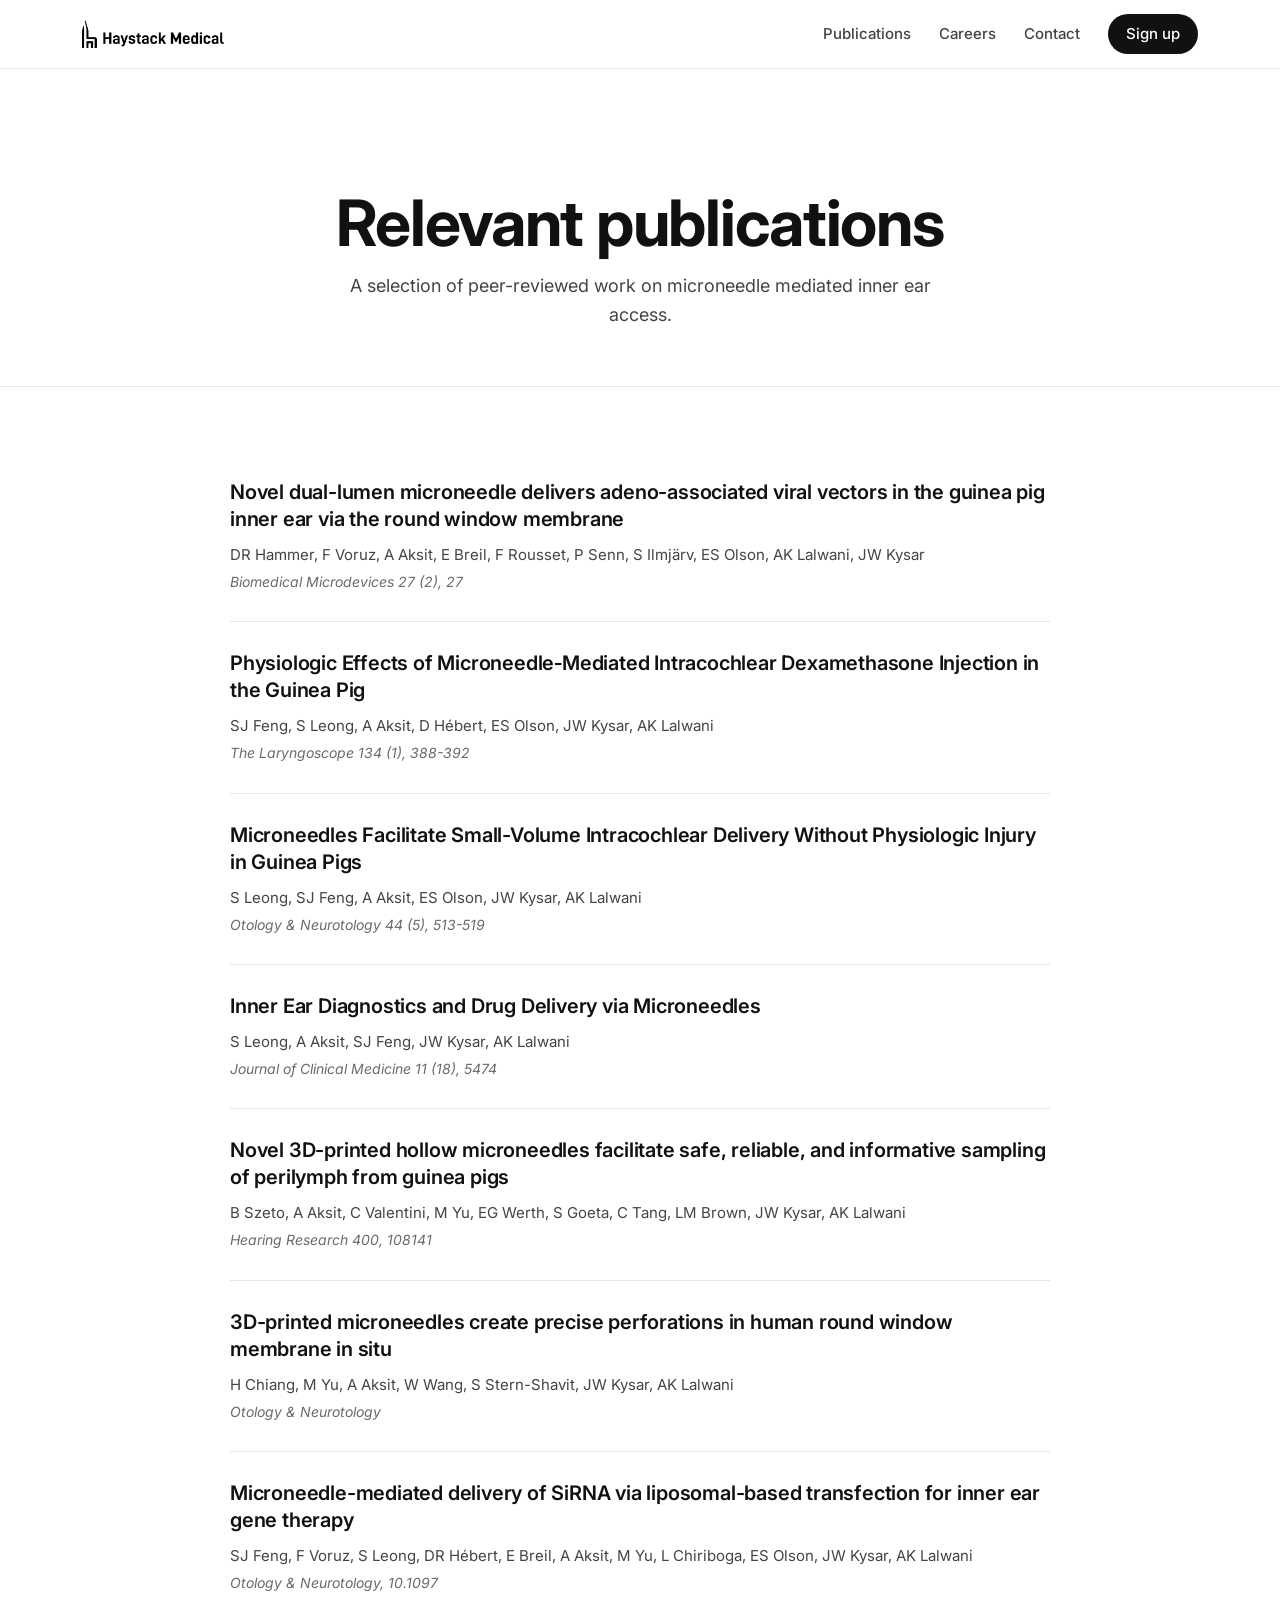
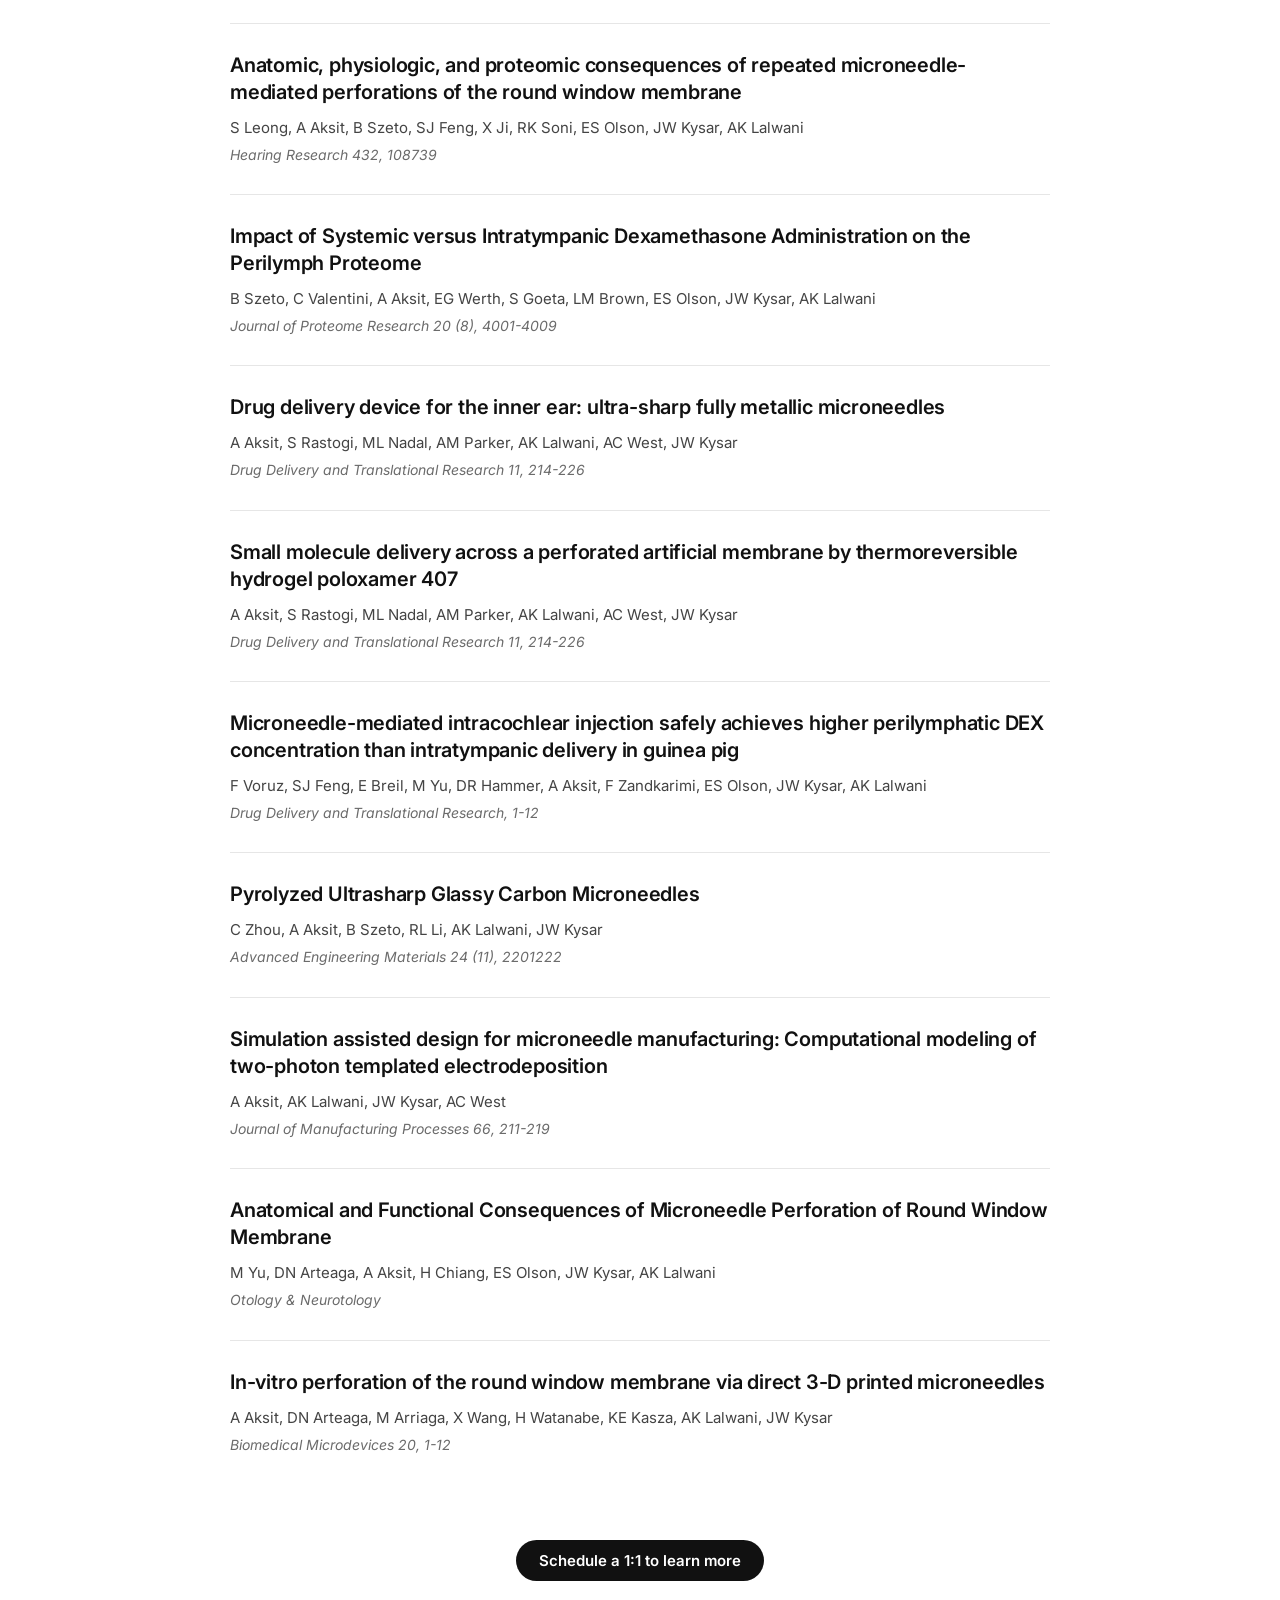
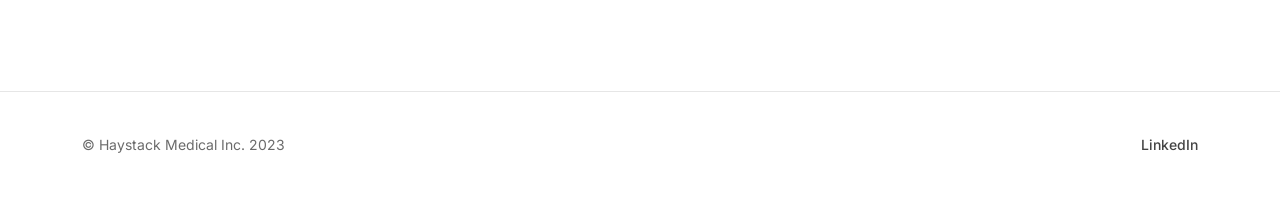
==== publications.html @ cdb918a3 "Add publications and careers pages Co-Authored-By: Claude Opus 4.7 (1M context) <noreply@anthropic.c" ====
<!doctype html>
<html lang="en">
<head>
  <meta charset="utf-8">
  <meta name="viewport" content="width=device-width, initial-scale=1">
  <title>Publications — Haystack Medical</title>
  <meta name="description" content="Peer-reviewed research on microneedle mediated inner ear access.">
  <link rel="icon" href="images/2D2WXsSTJvAwD0yrRsTJVeKBXE.svg">
  <link rel="preconnect" href="https://fonts.googleapis.com">
  <link rel="preconnect" href="https://fonts.gstatic.com" crossorigin>
  <link href="https://fonts.googleapis.com/css2?family=Inter:wght@400;500;600;700;800&display=swap" rel="stylesheet">
  <link rel="stylesheet" href="style.css">
</head>
<body>
  <header class="nav">
    <div class="nav__inner">
      <a class="nav__logo" href="index.html" aria-label="Haystack Medical">
        <img src="images/VK5AhXcphwDuYec5RJBARpNCQ.png" alt="Haystack Medical">
      </a>
      <button class="nav__toggle" aria-label="Open menu" aria-expanded="false">
        <span></span><span></span><span></span>
      </button>
      <nav class="nav__links" aria-label="Primary">
        <a href="publications.html">Publications</a>
        <a href="careers.html">Careers</a>
        <a href="index.html#contact">Contact</a>
        <a href="index.html#signup" class="nav__cta">Sign up</a>
      </nav>
    </div>
  </header>

  <main>
    <section class="page-hero">
      <div class="container">
        <h1 class="page-hero__title">Relevant publications</h1>
        <p class="page-hero__sub">A selection of peer-reviewed work on microneedle mediated inner ear access.</p>
      </div>
    </section>

    <section class="pubs">
      <div class="container">
        <ol class="pubs__list">
          <li class="pub">
            <h2 class="pub__title">Novel dual-lumen microneedle delivers adeno-associated viral vectors in the guinea pig inner ear via the round window membrane</h2>
            <p class="pub__authors">DR Hammer, F Voruz, A Aksit, E Breil, F Rousset, P Senn, S Ilmjärv, ES Olson, AK Lalwani, JW Kysar</p>
            <p class="pub__journal">Biomedical Microdevices 27 (2), 27</p>
          </li>
          <li class="pub">
            <h2 class="pub__title">Physiologic Effects of Microneedle‐Mediated Intracochlear Dexamethasone Injection in the Guinea Pig</h2>
            <p class="pub__authors">SJ Feng, S Leong, A Aksit, D Hébert, ES Olson, JW Kysar, AK Lalwani</p>
            <p class="pub__journal">The Laryngoscope 134 (1), 388-392</p>
          </li>
          <li class="pub">
            <h2 class="pub__title">Microneedles Facilitate Small-Volume Intracochlear Delivery Without Physiologic Injury in Guinea Pigs</h2>
            <p class="pub__authors">S Leong, SJ Feng, A Aksit, ES Olson, JW Kysar, AK Lalwani</p>
            <p class="pub__journal">Otology &amp; Neurotology 44 (5), 513-519</p>
          </li>
          <li class="pub">
            <h2 class="pub__title">Inner Ear Diagnostics and Drug Delivery via Microneedles</h2>
            <p class="pub__authors">S Leong, A Aksit, SJ Feng, JW Kysar, AK Lalwani</p>
            <p class="pub__journal">Journal of Clinical Medicine 11 (18), 5474</p>
          </li>
          <li class="pub">
            <h2 class="pub__title">Novel 3D-printed hollow microneedles facilitate safe, reliable, and informative sampling of perilymph from guinea pigs</h2>
            <p class="pub__authors">B Szeto, A Aksit, C Valentini, M Yu, EG Werth, S Goeta, C Tang, LM Brown, JW Kysar, AK Lalwani</p>
            <p class="pub__journal">Hearing Research 400, 108141</p>
          </li>
          <li class="pub">
            <h2 class="pub__title">3D-printed microneedles create precise perforations in human round window membrane in situ</h2>
            <p class="pub__authors">H Chiang, M Yu, A Aksit, W Wang, S Stern-Shavit, JW Kysar, AK Lalwani</p>
            <p class="pub__journal">Otology &amp; Neurotology</p>
          </li>
          <li class="pub">
            <h2 class="pub__title">Microneedle-mediated delivery of SiRNA via liposomal-based transfection for inner ear gene therapy</h2>
            <p class="pub__authors">SJ Feng, F Voruz, S Leong, DR Hébert, E Breil, A Aksit, M Yu, L Chiriboga, ES Olson, JW Kysar, AK Lalwani</p>
            <p class="pub__journal">Otology &amp; Neurotology, 10.1097</p>
          </li>
          <li class="pub">
            <h2 class="pub__title">Anatomic, physiologic, and proteomic consequences of repeated microneedle-mediated perforations of the round window membrane</h2>
            <p class="pub__authors">S Leong, A Aksit, B Szeto, SJ Feng, X Ji, RK Soni, ES Olson, JW Kysar, AK Lalwani</p>
            <p class="pub__journal">Hearing Research 432, 108739</p>
          </li>
          <li class="pub">
            <h2 class="pub__title">Impact of Systemic versus Intratympanic Dexamethasone Administration on the Perilymph Proteome</h2>
            <p class="pub__authors">B Szeto, C Valentini, A Aksit, EG Werth, S Goeta, LM Brown, ES Olson, JW Kysar, AK Lalwani</p>
            <p class="pub__journal">Journal of Proteome Research 20 (8), 4001-4009</p>
          </li>
          <li class="pub">
            <h2 class="pub__title">Drug delivery device for the inner ear: ultra-sharp fully metallic microneedles</h2>
            <p class="pub__authors">A Aksit, S Rastogi, ML Nadal, AM Parker, AK Lalwani, AC West, JW Kysar</p>
            <p class="pub__journal">Drug Delivery and Translational Research 11, 214-226</p>
          </li>
          <li class="pub">
            <h2 class="pub__title">Small molecule delivery across a perforated artificial membrane by thermoreversible hydrogel poloxamer 407</h2>
            <p class="pub__authors">A Aksit, S Rastogi, ML Nadal, AM Parker, AK Lalwani, AC West, JW Kysar</p>
            <p class="pub__journal">Drug Delivery and Translational Research 11, 214-226</p>
          </li>
          <li class="pub">
            <h2 class="pub__title">Microneedle-mediated intracochlear injection safely achieves higher perilymphatic DEX concentration than intratympanic delivery in guinea pig</h2>
            <p class="pub__authors">F Voruz, SJ Feng, E Breil, M Yu, DR Hammer, A Aksit, F Zandkarimi, ES Olson, JW Kysar, AK Lalwani</p>
            <p class="pub__journal">Drug Delivery and Translational Research, 1-12</p>
          </li>
          <li class="pub">
            <h2 class="pub__title">Pyrolyzed Ultrasharp Glassy Carbon Microneedles</h2>
            <p class="pub__authors">C Zhou, A Aksit, B Szeto, RL Li, AK Lalwani, JW Kysar</p>
            <p class="pub__journal">Advanced Engineering Materials 24 (11), 2201222</p>
          </li>
          <li class="pub">
            <h2 class="pub__title">Simulation assisted design for microneedle manufacturing: Computational modeling of two-photon templated electrodeposition</h2>
            <p class="pub__authors">A Aksit, AK Lalwani, JW Kysar, AC West</p>
            <p class="pub__journal">Journal of Manufacturing Processes 66, 211-219</p>
          </li>
          <li class="pub">
            <h2 class="pub__title">Anatomical and Functional Consequences of Microneedle Perforation of Round Window Membrane</h2>
            <p class="pub__authors">M Yu, DN Arteaga, A Aksit, H Chiang, ES Olson, JW Kysar, AK Lalwani</p>
            <p class="pub__journal">Otology &amp; Neurotology</p>
          </li>
          <li class="pub">
            <h2 class="pub__title">In-vitro perforation of the round window membrane via direct 3-D printed microneedles</h2>
            <p class="pub__authors">A Aksit, DN Arteaga, M Arriaga, X Wang, H Watanabe, KE Kasza, AK Lalwani, JW Kysar</p>
            <p class="pub__journal">Biomedical Microdevices 20, 1-12</p>
          </li>
        </ol>

        <div class="pubs__cta">
          <a href="index.html#contact" class="btn btn--primary">Schedule a 1:1 to learn more</a>
        </div>
      </div>
    </section>
  </main>

  <footer class="footer">
    <div class="container footer__inner">
      <p class="footer__copy">© Haystack Medical Inc. 2023</p>
      <a class="footer__social" href="https://www.linkedin.com/company/haystack-medical/" target="_blank" rel="noopener">LinkedIn</a>
    </div>
  </footer>

  <script src="script.js"></script>
</body>
</html>
---- style.css ----
:root {
  --bg: #ffffff;
  --bg-soft: #f7f7f7;
  --ink: #111111;
  --ink-soft: #444444;
  --muted: #6b6b6b;
  --line: #e6e6e6;
  --accent: #111111;
  --radius: 14px;
  --container: 1180px;
  --shadow: 0 2px 18px rgba(0, 0, 0, 0.06);
}

* { box-sizing: border-box; }

html { scroll-behavior: smooth; }

body {
  margin: 0;
  font-family: "Inter", system-ui, -apple-system, "Segoe UI", Roboto, sans-serif;
  font-size: 17px;
  line-height: 1.6;
  color: var(--ink);
  background: var(--bg);
  -webkit-font-smoothing: antialiased;
  -moz-osx-font-smoothing: grayscale;
}

img { max-width: 100%; height: auto; display: block; }

a { color: inherit; text-decoration: none; }

.container {
  width: 100%;
  max-width: var(--container);
  margin: 0 auto;
  padding: 0 32px;
}

.visually-hidden {
  position: absolute; width: 1px; height: 1px;
  padding: 0; margin: -1px; overflow: hidden;
  clip: rect(0,0,0,0); white-space: nowrap; border: 0;
}

/* Buttons */
.btn {
  display: inline-flex;
  align-items: center;
  gap: 8px;
  padding: 12px 22px;
  border-radius: 999px;
  font-weight: 600;
  font-size: 15px;
  line-height: 1;
  border: 1px solid transparent;
  cursor: pointer;
  transition: transform .15s ease, background .2s ease, color .2s ease, border-color .2s ease;
}
.btn--primary {
  background: var(--ink);
  color: #fff;
}
.btn--primary:hover { background: #000; transform: translateY(-1px); }
.btn--ghost {
  background: transparent;
  color: var(--ink);
  border-color: var(--ink);
  padding: 10px 18px;
}
.btn--ghost:hover { background: var(--ink); color: #fff; }

/* Nav */
.nav {
  position: sticky;
  top: 0;
  z-index: 50;
  background: rgba(255,255,255,0.92);
  backdrop-filter: saturate(180%) blur(10px);
  -webkit-backdrop-filter: saturate(180%) blur(10px);
  border-bottom: 1px solid var(--line);
}
.nav__inner {
  max-width: var(--container);
  margin: 0 auto;
  padding: 14px 32px;
  display: flex;
  align-items: center;
  justify-content: space-between;
  gap: 16px;
}
.nav__logo img {
  height: 28px;
  width: auto;
}
.nav__links {
  display: flex;
  align-items: center;
  gap: 28px;
}
.nav__links a {
  font-size: 15px;
  font-weight: 500;
  color: var(--ink-soft);
  transition: color .15s ease;
}
.nav__links a:hover { color: var(--ink); }
.nav__cta {
  background: var(--ink);
  color: #fff !important;
  padding: 8px 18px;
  border-radius: 999px;
}
.nav__cta:hover { background: #000; }

.nav__toggle {
  display: none;
  background: none;
  border: 0;
  width: 36px;
  height: 36px;
  padding: 8px;
  cursor: pointer;
  flex-direction: column;
  justify-content: space-between;
}
.nav__toggle span {
  display: block;
  height: 2px;
  background: var(--ink);
  border-radius: 2px;
}

/* Hero */
.hero {
  padding: 96px 0 0;
  text-align: center;
}
.hero__inner { max-width: 880px; margin: 0 auto; padding: 0 32px; }
.hero__title {
  font-size: clamp(40px, 6vw, 72px);
  line-height: 1.05;
  letter-spacing: -0.02em;
  font-weight: 700;
  margin: 0 0 22px;
}
.hero__sub {
  font-size: clamp(17px, 1.6vw, 20px);
  color: var(--ink-soft);
  margin: 0 auto 32px;
  max-width: 640px;
}
.hero__image {
  max-width: 1080px;
  margin: 72px auto 0;
  padding: 0 32px;
}
.hero__image img {
  width: 100%;
  border-radius: var(--radius);
  box-shadow: var(--shadow);
}

/* Strip / logos */
.strip { padding: 72px 0 24px; }
.strip__logos {
  display: block;
  margin: 0 auto;
  max-width: 600px;
  opacity: 0.9;
}

/* Feature sections */
.feature { padding: 90px 0; }
.feature__grid {
  display: grid;
  grid-template-columns: 1fr 1fr;
  gap: 60px;
  align-items: center;
}
.feature__grid--reverse .feature__media { order: 2; }
.feature__media img {
  width: 100%;
  border-radius: var(--radius);
  box-shadow: var(--shadow);
}
.feature__title {
  font-size: clamp(32px, 4vw, 48px);
  line-height: 1.1;
  letter-spacing: -0.02em;
  font-weight: 700;
  margin: 0 0 18px;
}
.feature__text {
  font-size: 18px;
  color: var(--ink-soft);
  margin: 0 0 28px;
  max-width: 460px;
}

/* Team */
.team { padding: 90px 0; background: var(--bg-soft); }
.team__header { text-align: center; max-width: 720px; margin: 0 auto 56px; }
.section__eyebrow {
  font-size: clamp(32px, 4vw, 44px);
  line-height: 1.1;
  letter-spacing: -0.02em;
  font-weight: 700;
  margin: 0 0 14px;
}
.section__lede {
  font-size: 18px;
  color: var(--ink-soft);
  margin: 0;
}
.team__group {
  font-size: 14px;
  font-weight: 600;
  text-transform: uppercase;
  letter-spacing: 0.12em;
  color: var(--muted);
  margin: 40px 0 24px;
}
.team__grid {
  display: grid;
  grid-template-columns: repeat(3, 1fr);
  gap: 32px;
}
.card {
  background: #fff;
  border: 1px solid var(--line);
  border-radius: var(--radius);
  padding: 28px;
  transition: transform .2s ease, box-shadow .2s ease;
}
.card:hover {
  transform: translateY(-3px);
  box-shadow: var(--shadow);
}
.card__photo {
  width: 96px;
  height: 96px;
  border-radius: 50%;
  overflow: hidden;
  margin-bottom: 20px;
  background: var(--bg-soft);
}
.card__photo img { width: 100%; height: 100%; object-fit: cover; }
.card__name {
  font-size: 20px;
  font-weight: 700;
  margin: 0 0 4px;
  letter-spacing: -0.01em;
}
.card__role {
  font-size: 13px;
  font-weight: 600;
  text-transform: uppercase;
  letter-spacing: 0.1em;
  color: var(--muted);
  margin: 0 0 14px;
}
.card__bio {
  font-size: 15px;
  color: var(--ink-soft);
  margin: 0;
  line-height: 1.55;
}

/* Signup */
.signup { padding: 110px 0; text-align: center; }
.signup__title {
  font-size: clamp(28px, 3.6vw, 40px);
  line-height: 1.15;
  letter-spacing: -0.02em;
  font-weight: 700;
  margin: 0 0 32px;
}
.signup__form {
  display: flex;
  gap: 10px;
  max-width: 480px;
  margin: 0 auto;
  flex-wrap: wrap;
  justify-content: center;
}
.signup__form input {
  flex: 1 1 240px;
  font: inherit;
  padding: 14px 18px;
  border-radius: 999px;
  border: 1px solid var(--line);
  background: #fff;
  outline: none;
  transition: border-color .15s ease, box-shadow .15s ease;
}
.signup__form input:focus {
  border-color: var(--ink);
  box-shadow: 0 0 0 4px rgba(0,0,0,0.06);
}

/* Page hero (used on subpages) */
.page-hero {
  padding: 120px 0 56px;
  text-align: center;
  border-bottom: 1px solid var(--line);
}
.page-hero__title {
  font-size: clamp(40px, 6vw, 64px);
  line-height: 1.05;
  letter-spacing: -0.02em;
  font-weight: 700;
  margin: 0 0 16px;
}
.page-hero__sub {
  font-size: 18px;
  color: var(--ink-soft);
  max-width: 600px;
  margin: 0 auto;
}

/* Publications list */
.pubs { padding: 64px 0 110px; }
.pubs__list {
  list-style: none;
  padding: 0;
  margin: 0;
  max-width: 820px;
  margin: 0 auto;
}
.pub {
  padding: 28px 0;
  border-bottom: 1px solid var(--line);
}
.pub:last-child { border-bottom: 0; }
.pub__title {
  font-size: 20px;
  line-height: 1.35;
  letter-spacing: -0.01em;
  font-weight: 600;
  margin: 0 0 10px;
}
.pub__authors {
  font-size: 15px;
  color: var(--ink-soft);
  margin: 0 0 4px;
}
.pub__journal {
  font-size: 14px;
  color: var(--muted);
  font-style: italic;
  margin: 0;
}
.pubs__cta {
  text-align: center;
  margin-top: 56px;
}

/* Careers page */
.careers {
  min-height: calc(100vh - 200px);
  display: flex;
  align-items: center;
  padding: 80px 0;
}
.careers__inner {
  text-align: center;
  max-width: 640px;
}
.careers__eyebrow {
  font-size: 13px;
  font-weight: 600;
  text-transform: uppercase;
  letter-spacing: 0.18em;
  color: var(--muted);
  margin: 0 0 18px;
}
.careers__title {
  font-size: clamp(48px, 7vw, 80px);
  line-height: 1;
  letter-spacing: -0.03em;
  font-weight: 700;
  margin: 0 0 24px;
}
.careers__text {
  font-size: 19px;
  color: var(--ink-soft);
  margin: 0 0 32px;
}

/* Footer */
.footer {
  border-top: 1px solid var(--line);
  padding: 28px 0;
  font-size: 14px;
  color: var(--muted);
}
.footer__inner {
  display: flex;
  align-items: center;
  justify-content: space-between;
  gap: 16px;
}
.footer__social {
  font-weight: 500;
  color: var(--ink-soft);
}
.footer__social:hover { color: var(--ink); }

/* Responsive */
@media (max-width: 880px) {
  .feature { padding: 64px 0; }
  .feature__grid {
    grid-template-columns: 1fr;
    gap: 32px;
  }
  .feature__grid--reverse .feature__media { order: 0; }
  .team__grid { grid-template-columns: 1fr 1fr; }
  .hero { padding-top: 64px; }
  .hero__image { margin-top: 48px; }
}

@media (max-width: 640px) {
  .container { padding: 0 22px; }
  .nav__inner { padding: 12px 22px; }
  .nav__toggle { display: flex; }
  .nav__links {
    position: absolute;
    top: 100%;
    right: 0;
    left: 0;
    background: #fff;
    border-bottom: 1px solid var(--line);
    flex-direction: column;
    align-items: flex-start;
    gap: 0;
    padding: 12px 22px 18px;
    transform: translateY(-8px);
    opacity: 0;
    pointer-events: none;
    transition: transform .18s ease, opacity .18s ease;
  }
  .nav__links a {
    padding: 10px 0;
    width: 100%;
    border-bottom: 1px solid var(--line);
  }
  .nav__links a:last-child { border-bottom: 0; }
  .nav__cta { background: transparent; color: var(--ink-soft) !important; padding: 10px 0; border-radius: 0; }
  .nav__links.is-open {
    transform: translateY(0);
    opacity: 1;
    pointer-events: auto;
  }
  .team__grid { grid-template-columns: 1fr; }
  .hero__image { padding: 0 22px; }
  .signup { padding: 80px 0; }
}
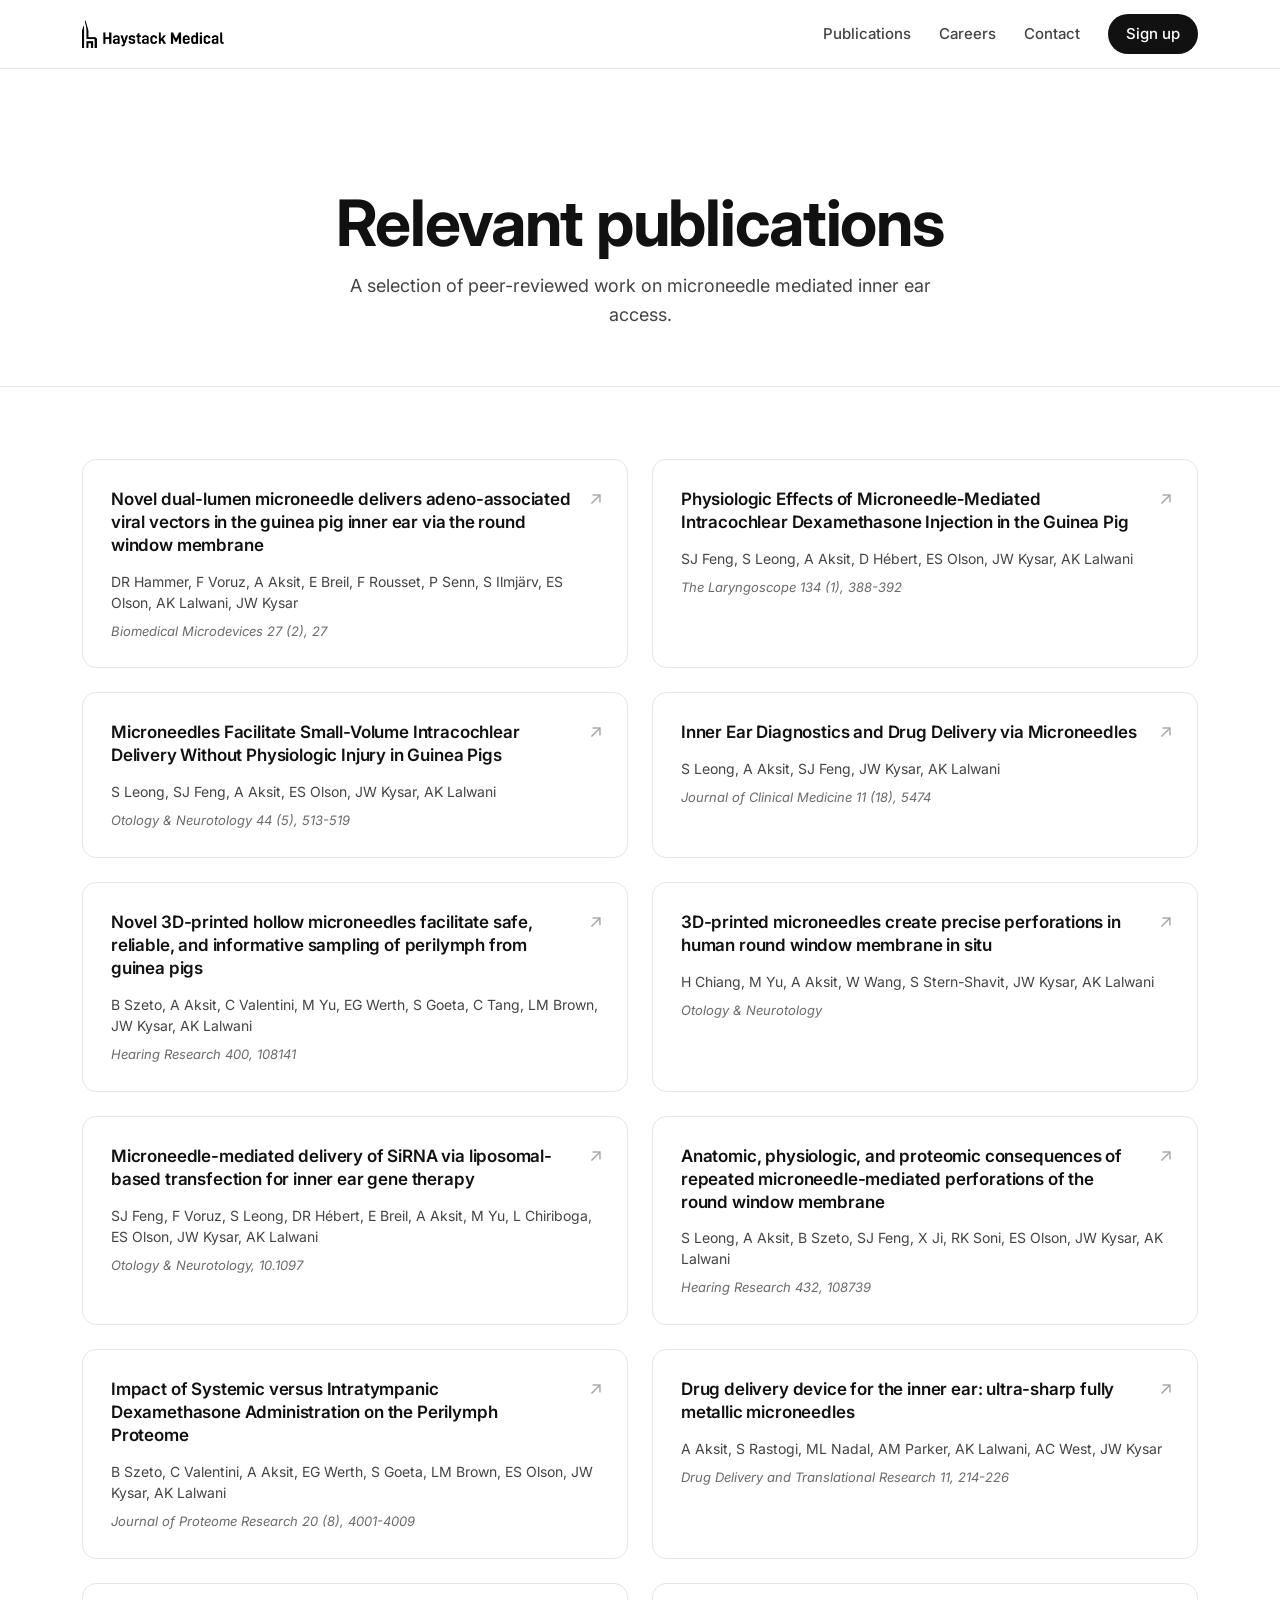
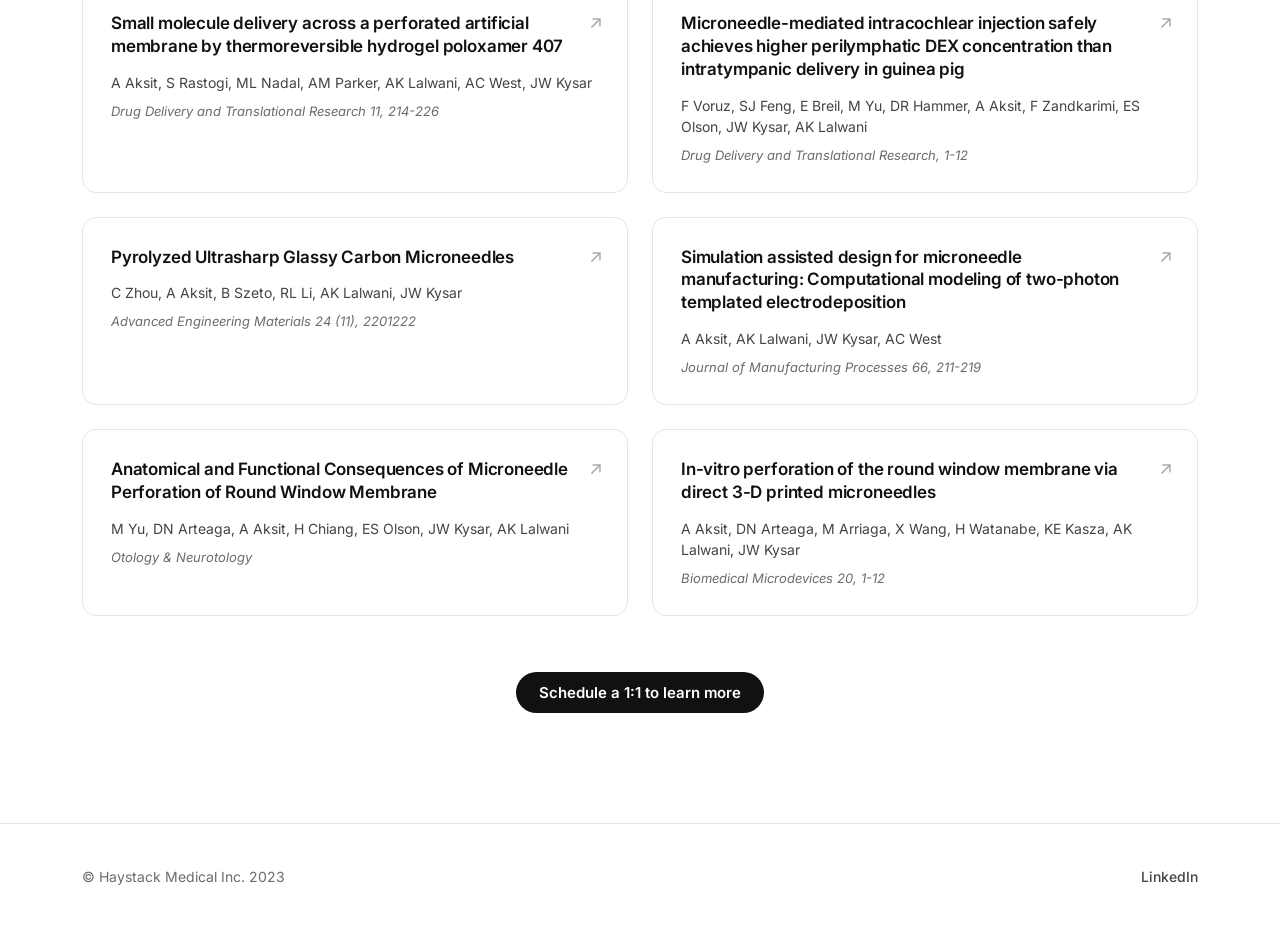
==== commit 14333d21: "Publications page: clickable cards linking to Google Scholar Co-Authored-By: Claude Opus 4.7 (1M con" ====
--- a/publications.html
+++ b/publications.html
@@ -39,91 +39,122 @@
 
     <section class="pubs">
       <div class="container">
-        <ol class="pubs__list">
-          <li class="pub">
-            <h2 class="pub__title">Novel dual-lumen microneedle delivers adeno-associated viral vectors in the guinea pig inner ear via the round window membrane</h2>
-            <p class="pub__authors">DR Hammer, F Voruz, A Aksit, E Breil, F Rousset, P Senn, S Ilmjärv, ES Olson, AK Lalwani, JW Kysar</p>
-            <p class="pub__journal">Biomedical Microdevices 27 (2), 27</p>
-          </li>
-          <li class="pub">
-            <h2 class="pub__title">Physiologic Effects of Microneedle‐Mediated Intracochlear Dexamethasone Injection in the Guinea Pig</h2>
-            <p class="pub__authors">SJ Feng, S Leong, A Aksit, D Hébert, ES Olson, JW Kysar, AK Lalwani</p>
-            <p class="pub__journal">The Laryngoscope 134 (1), 388-392</p>
-          </li>
-          <li class="pub">
-            <h2 class="pub__title">Microneedles Facilitate Small-Volume Intracochlear Delivery Without Physiologic Injury in Guinea Pigs</h2>
-            <p class="pub__authors">S Leong, SJ Feng, A Aksit, ES Olson, JW Kysar, AK Lalwani</p>
-            <p class="pub__journal">Otology &amp; Neurotology 44 (5), 513-519</p>
-          </li>
-          <li class="pub">
-            <h2 class="pub__title">Inner Ear Diagnostics and Drug Delivery via Microneedles</h2>
-            <p class="pub__authors">S Leong, A Aksit, SJ Feng, JW Kysar, AK Lalwani</p>
-            <p class="pub__journal">Journal of Clinical Medicine 11 (18), 5474</p>
-          </li>
-          <li class="pub">
-            <h2 class="pub__title">Novel 3D-printed hollow microneedles facilitate safe, reliable, and informative sampling of perilymph from guinea pigs</h2>
-            <p class="pub__authors">B Szeto, A Aksit, C Valentini, M Yu, EG Werth, S Goeta, C Tang, LM Brown, JW Kysar, AK Lalwani</p>
-            <p class="pub__journal">Hearing Research 400, 108141</p>
-          </li>
-          <li class="pub">
-            <h2 class="pub__title">3D-printed microneedles create precise perforations in human round window membrane in situ</h2>
-            <p class="pub__authors">H Chiang, M Yu, A Aksit, W Wang, S Stern-Shavit, JW Kysar, AK Lalwani</p>
-            <p class="pub__journal">Otology &amp; Neurotology</p>
-          </li>
-          <li class="pub">
-            <h2 class="pub__title">Microneedle-mediated delivery of SiRNA via liposomal-based transfection for inner ear gene therapy</h2>
-            <p class="pub__authors">SJ Feng, F Voruz, S Leong, DR Hébert, E Breil, A Aksit, M Yu, L Chiriboga, ES Olson, JW Kysar, AK Lalwani</p>
-            <p class="pub__journal">Otology &amp; Neurotology, 10.1097</p>
-          </li>
-          <li class="pub">
-            <h2 class="pub__title">Anatomic, physiologic, and proteomic consequences of repeated microneedle-mediated perforations of the round window membrane</h2>
-            <p class="pub__authors">S Leong, A Aksit, B Szeto, SJ Feng, X Ji, RK Soni, ES Olson, JW Kysar, AK Lalwani</p>
-            <p class="pub__journal">Hearing Research 432, 108739</p>
-          </li>
-          <li class="pub">
-            <h2 class="pub__title">Impact of Systemic versus Intratympanic Dexamethasone Administration on the Perilymph Proteome</h2>
-            <p class="pub__authors">B Szeto, C Valentini, A Aksit, EG Werth, S Goeta, LM Brown, ES Olson, JW Kysar, AK Lalwani</p>
-            <p class="pub__journal">Journal of Proteome Research 20 (8), 4001-4009</p>
-          </li>
-          <li class="pub">
-            <h2 class="pub__title">Drug delivery device for the inner ear: ultra-sharp fully metallic microneedles</h2>
-            <p class="pub__authors">A Aksit, S Rastogi, ML Nadal, AM Parker, AK Lalwani, AC West, JW Kysar</p>
-            <p class="pub__journal">Drug Delivery and Translational Research 11, 214-226</p>
-          </li>
-          <li class="pub">
-            <h2 class="pub__title">Small molecule delivery across a perforated artificial membrane by thermoreversible hydrogel poloxamer 407</h2>
-            <p class="pub__authors">A Aksit, S Rastogi, ML Nadal, AM Parker, AK Lalwani, AC West, JW Kysar</p>
-            <p class="pub__journal">Drug Delivery and Translational Research 11, 214-226</p>
-          </li>
-          <li class="pub">
-            <h2 class="pub__title">Microneedle-mediated intracochlear injection safely achieves higher perilymphatic DEX concentration than intratympanic delivery in guinea pig</h2>
-            <p class="pub__authors">F Voruz, SJ Feng, E Breil, M Yu, DR Hammer, A Aksit, F Zandkarimi, ES Olson, JW Kysar, AK Lalwani</p>
-            <p class="pub__journal">Drug Delivery and Translational Research, 1-12</p>
-          </li>
-          <li class="pub">
-            <h2 class="pub__title">Pyrolyzed Ultrasharp Glassy Carbon Microneedles</h2>
-            <p class="pub__authors">C Zhou, A Aksit, B Szeto, RL Li, AK Lalwani, JW Kysar</p>
-            <p class="pub__journal">Advanced Engineering Materials 24 (11), 2201222</p>
-          </li>
-          <li class="pub">
-            <h2 class="pub__title">Simulation assisted design for microneedle manufacturing: Computational modeling of two-photon templated electrodeposition</h2>
-            <p class="pub__authors">A Aksit, AK Lalwani, JW Kysar, AC West</p>
-            <p class="pub__journal">Journal of Manufacturing Processes 66, 211-219</p>
-          </li>
-          <li class="pub">
-            <h2 class="pub__title">Anatomical and Functional Consequences of Microneedle Perforation of Round Window Membrane</h2>
-            <p class="pub__authors">M Yu, DN Arteaga, A Aksit, H Chiang, ES Olson, JW Kysar, AK Lalwani</p>
-            <p class="pub__journal">Otology &amp; Neurotology</p>
-          </li>
-          <li class="pub">
-            <h2 class="pub__title">In-vitro perforation of the round window membrane via direct 3-D printed microneedles</h2>
-            <p class="pub__authors">A Aksit, DN Arteaga, M Arriaga, X Wang, H Watanabe, KE Kasza, AK Lalwani, JW Kysar</p>
-            <p class="pub__journal">Biomedical Microdevices 20, 1-12</p>
-          </li>
-        </ol>
+        <div class="pub-grid">
+          <a class="pub-card" href="https://scholar.google.com/citations?view_op=view_citation&hl=en&user=thCuEKEAAAAJ&sortby=pubdate&authuser=1&citation_for_view=thCuEKEAAAAJ:-f6ydRqryjwC" target="_blank" rel="noopener">
+            <h2 class="pub-card__title">Novel dual-lumen microneedle delivers adeno-associated viral vectors in the guinea pig inner ear via the round window membrane</h2>
+            <p class="pub-card__authors">DR Hammer, F Voruz, A Aksit, E Breil, F Rousset, P Senn, S Ilmjärv, ES Olson, AK Lalwani, JW Kysar</p>
+            <p class="pub-card__journal">Biomedical Microdevices 27 (2), 27</p>
+            <span class="pub-card__arrow" aria-hidden="true">↗</span>
+          </a>
+
+          <a class="pub-card" href="https://scholar.google.com/citations?view_op=view_citation&hl=en&user=thCuEKEAAAAJ&sortby=pubdate&authuser=1&citation_for_view=thCuEKEAAAAJ:QIV2ME_5wuYC" target="_blank" rel="noopener">
+            <h2 class="pub-card__title">Physiologic Effects of Microneedle‐Mediated Intracochlear Dexamethasone Injection in the Guinea Pig</h2>
+            <p class="pub-card__authors">SJ Feng, S Leong, A Aksit, D Hébert, ES Olson, JW Kysar, AK Lalwani</p>
+            <p class="pub-card__journal">The Laryngoscope 134 (1), 388-392</p>
+            <span class="pub-card__arrow" aria-hidden="true">↗</span>
+          </a>
+
+          <a class="pub-card" href="https://scholar.google.com/citations?view_op=view_citation&hl=en&user=thCuEKEAAAAJ&sortby=pubdate&citation_for_view=thCuEKEAAAAJ:mVmsd5A6BfQC" target="_blank" rel="noopener">
+            <h2 class="pub-card__title">Microneedles Facilitate Small-Volume Intracochlear Delivery Without Physiologic Injury in Guinea Pigs</h2>
+            <p class="pub-card__authors">S Leong, SJ Feng, A Aksit, ES Olson, JW Kysar, AK Lalwani</p>
+            <p class="pub-card__journal">Otology &amp; Neurotology 44 (5), 513-519</p>
+            <span class="pub-card__arrow" aria-hidden="true">↗</span>
+          </a>
+
+          <a class="pub-card" href="https://scholar.google.com/citations?view_op=view_citation&hl=en&user=thCuEKEAAAAJ&sortby=pubdate&citation_for_view=thCuEKEAAAAJ:4DMP91E08xMC" target="_blank" rel="noopener">
+            <h2 class="pub-card__title">Inner Ear Diagnostics and Drug Delivery via Microneedles</h2>
+            <p class="pub-card__authors">S Leong, A Aksit, SJ Feng, JW Kysar, AK Lalwani</p>
+            <p class="pub-card__journal">Journal of Clinical Medicine 11 (18), 5474</p>
+            <span class="pub-card__arrow" aria-hidden="true">↗</span>
+          </a>
+
+          <a class="pub-card" href="https://scholar.google.com/citations?view_op=view_citation&hl=en&user=thCuEKEAAAAJ&sortby=pubdate&citation_for_view=thCuEKEAAAAJ:UebtZRa9Y70C" target="_blank" rel="noopener">
+            <h2 class="pub-card__title">Novel 3D-printed hollow microneedles facilitate safe, reliable, and informative sampling of perilymph from guinea pigs</h2>
+            <p class="pub-card__authors">B Szeto, A Aksit, C Valentini, M Yu, EG Werth, S Goeta, C Tang, LM Brown, JW Kysar, AK Lalwani</p>
+            <p class="pub-card__journal">Hearing Research 400, 108141</p>
+            <span class="pub-card__arrow" aria-hidden="true">↗</span>
+          </a>
+
+          <a class="pub-card" href="https://scholar.google.com/citations?view_op=view_citation&hl=en&user=thCuEKEAAAAJ&sortby=pubdate&citation_for_view=thCuEKEAAAAJ:UeHWp8X0CEIC" target="_blank" rel="noopener">
+            <h2 class="pub-card__title">3D-printed microneedles create precise perforations in human round window membrane in situ</h2>
+            <p class="pub-card__authors">H Chiang, M Yu, A Aksit, W Wang, S Stern-Shavit, JW Kysar, AK Lalwani</p>
+            <p class="pub-card__journal">Otology &amp; Neurotology</p>
+            <span class="pub-card__arrow" aria-hidden="true">↗</span>
+          </a>
+
+          <a class="pub-card" href="https://scholar.google.com/citations?view_op=view_citation&hl=en&user=thCuEKEAAAAJ&sortby=pubdate&authuser=1&citation_for_view=thCuEKEAAAAJ:7PzlFSSx8tAC" target="_blank" rel="noopener">
+            <h2 class="pub-card__title">Microneedle-mediated delivery of SiRNA via liposomal-based transfection for inner ear gene therapy</h2>
+            <p class="pub-card__authors">SJ Feng, F Voruz, S Leong, DR Hébert, E Breil, A Aksit, M Yu, L Chiriboga, ES Olson, JW Kysar, AK Lalwani</p>
+            <p class="pub-card__journal">Otology &amp; Neurotology, 10.1097</p>
+            <span class="pub-card__arrow" aria-hidden="true">↗</span>
+          </a>
+
+          <a class="pub-card" href="https://scholar.google.com/citations?view_op=view_citation&hl=en&user=thCuEKEAAAAJ&sortby=pubdate&citation_for_view=thCuEKEAAAAJ:_kc_bZDykSQC" target="_blank" rel="noopener">
+            <h2 class="pub-card__title">Anatomic, physiologic, and proteomic consequences of repeated microneedle-mediated perforations of the round window membrane</h2>
+            <p class="pub-card__authors">S Leong, A Aksit, B Szeto, SJ Feng, X Ji, RK Soni, ES Olson, JW Kysar, AK Lalwani</p>
+            <p class="pub-card__journal">Hearing Research 432, 108739</p>
+            <span class="pub-card__arrow" aria-hidden="true">↗</span>
+          </a>
+
+          <a class="pub-card" href="https://scholar.google.com/citations?view_op=view_citation&hl=en&user=thCuEKEAAAAJ&sortby=pubdate&citation_for_view=thCuEKEAAAAJ:kNdYIx-mwKoC" target="_blank" rel="noopener">
+            <h2 class="pub-card__title">Impact of Systemic versus Intratympanic Dexamethasone Administration on the Perilymph Proteome</h2>
+            <p class="pub-card__authors">B Szeto, C Valentini, A Aksit, EG Werth, S Goeta, LM Brown, ES Olson, JW Kysar, AK Lalwani</p>
+            <p class="pub-card__journal">Journal of Proteome Research 20 (8), 4001-4009</p>
+            <span class="pub-card__arrow" aria-hidden="true">↗</span>
+          </a>
+
+          <a class="pub-card" href="https://scholar.google.com/citations?view_op=view_citation&hl=en&user=thCuEKEAAAAJ&sortby=pubdate&citation_for_view=thCuEKEAAAAJ:WF5omc3nYNoC" target="_blank" rel="noopener">
+            <h2 class="pub-card__title">Drug delivery device for the inner ear: ultra-sharp fully metallic microneedles</h2>
+            <p class="pub-card__authors">A Aksit, S Rastogi, ML Nadal, AM Parker, AK Lalwani, AC West, JW Kysar</p>
+            <p class="pub-card__journal">Drug Delivery and Translational Research 11, 214-226</p>
+            <span class="pub-card__arrow" aria-hidden="true">↗</span>
+          </a>
+
+          <a class="pub-card" href="https://scholar.google.com/citations?view_op=view_citation&hl=en&user=thCuEKEAAAAJ&sortby=pubdate&citation_for_view=thCuEKEAAAAJ:d1gkVwhDpl0C" target="_blank" rel="noopener">
+            <h2 class="pub-card__title">Small molecule delivery across a perforated artificial membrane by thermoreversible hydrogel poloxamer 407</h2>
+            <p class="pub-card__authors">A Aksit, S Rastogi, ML Nadal, AM Parker, AK Lalwani, AC West, JW Kysar</p>
+            <p class="pub-card__journal">Drug Delivery and Translational Research 11, 214-226</p>
+            <span class="pub-card__arrow" aria-hidden="true">↗</span>
+          </a>
+
+          <a class="pub-card" href="https://scholar.google.com/citations?view_op=view_citation&hl=en&user=thCuEKEAAAAJ&sortby=pubdate&authuser=1&citation_for_view=thCuEKEAAAAJ:hC7cP41nSMkC" target="_blank" rel="noopener">
+            <h2 class="pub-card__title">Microneedle-mediated intracochlear injection safely achieves higher perilymphatic DEX concentration than intratympanic delivery in guinea pig</h2>
+            <p class="pub-card__authors">F Voruz, SJ Feng, E Breil, M Yu, DR Hammer, A Aksit, F Zandkarimi, ES Olson, JW Kysar, AK Lalwani</p>
+            <p class="pub-card__journal">Drug Delivery and Translational Research, 1-12</p>
+            <span class="pub-card__arrow" aria-hidden="true">↗</span>
+          </a>
+
+          <a class="pub-card" href="https://scholar.google.com/citations?view_op=view_citation&hl=en&user=thCuEKEAAAAJ&sortby=pubdate&citation_for_view=thCuEKEAAAAJ:Wp0gIr-vW9MC" target="_blank" rel="noopener">
+            <h2 class="pub-card__title">Pyrolyzed Ultrasharp Glassy Carbon Microneedles</h2>
+            <p class="pub-card__authors">C Zhou, A Aksit, B Szeto, RL Li, AK Lalwani, JW Kysar</p>
+            <p class="pub-card__journal">Advanced Engineering Materials 24 (11), 2201222</p>
+            <span class="pub-card__arrow" aria-hidden="true">↗</span>
+          </a>
+
+          <a class="pub-card" href="https://scholar.google.com/citations?view_op=view_citation&hl=en&user=thCuEKEAAAAJ&sortby=pubdate&citation_for_view=thCuEKEAAAAJ:3fE2CSJIrl8C" target="_blank" rel="noopener">
+            <h2 class="pub-card__title">Simulation assisted design for microneedle manufacturing: Computational modeling of two-photon templated electrodeposition</h2>
+            <p class="pub-card__authors">A Aksit, AK Lalwani, JW Kysar, AC West</p>
+            <p class="pub-card__journal">Journal of Manufacturing Processes 66, 211-219</p>
+            <span class="pub-card__arrow" aria-hidden="true">↗</span>
+          </a>
+
+          <a class="pub-card" href="https://scholar.google.com/citations?view_op=view_citation&hl=en&user=thCuEKEAAAAJ&sortby=pubdate&citation_for_view=thCuEKEAAAAJ:IjCSPb-OGe4C" target="_blank" rel="noopener">
+            <h2 class="pub-card__title">Anatomical and Functional Consequences of Microneedle Perforation of Round Window Membrane</h2>
+            <p class="pub-card__authors">M Yu, DN Arteaga, A Aksit, H Chiang, ES Olson, JW Kysar, AK Lalwani</p>
+            <p class="pub-card__journal">Otology &amp; Neurotology</p>
+            <span class="pub-card__arrow" aria-hidden="true">↗</span>
+          </a>
+
+          <a class="pub-card" href="https://scholar.google.com/citations?view_op=view_citation&hl=en&user=thCuEKEAAAAJ&cstart=20&pagesize=80&sortby=pubdate&citation_for_view=thCuEKEAAAAJ:u5HHmVD_uO8C" target="_blank" rel="noopener">
+            <h2 class="pub-card__title">In-vitro perforation of the round window membrane via direct 3-D printed microneedles</h2>
+            <p class="pub-card__authors">A Aksit, DN Arteaga, M Arriaga, X Wang, H Watanabe, KE Kasza, AK Lalwani, JW Kysar</p>
+            <p class="pub-card__journal">Biomedical Microdevices 20, 1-12</p>
+            <span class="pub-card__arrow" aria-hidden="true">↗</span>
+          </a>
+        </div>
 
         <div class="pubs__cta">
-          <a href="index.html#contact" class="btn btn--primary">Schedule a 1:1 to learn more</a>
+          <a href="https://calendly.com/aksit/meet" target="_blank" rel="noopener" class="btn btn--primary">Schedule a 1:1 to learn more</a>
         </div>
       </div>
     </section>
--- a/style.css
+++ b/style.css
@@ -319,41 +319,69 @@
   margin: 0 auto;
 }
 
-/* Publications list */
-.pubs { padding: 64px 0 110px; }
-.pubs__list {
-  list-style: none;
-  padding: 0;
-  margin: 0;
-  max-width: 820px;
-  margin: 0 auto;
-}
-.pub {
-  padding: 28px 0;
-  border-bottom: 1px solid var(--line);
-}
-.pub:last-child { border-bottom: 0; }
-.pub__title {
-  font-size: 20px;
+/* Publications grid */
+.pubs { padding: 72px 0 110px; }
+.pub-grid {
+  display: grid;
+  grid-template-columns: repeat(2, 1fr);
+  gap: 24px;
+}
+.pub-card {
+  position: relative;
+  display: block;
+  background: #fff;
+  border: 1px solid var(--line);
+  border-radius: var(--radius);
+  padding: 28px 28px 26px;
+  text-decoration: none;
+  color: inherit;
+  transition: transform .18s ease, box-shadow .18s ease, border-color .18s ease;
+}
+.pub-card:hover {
+  transform: translateY(-3px);
+  box-shadow: var(--shadow);
+  border-color: #d0d0d0;
+}
+.pub-card:hover .pub-card__arrow {
+  transform: translate(2px, -2px);
+  opacity: 1;
+}
+.pub-card__title {
+  font-size: 17px;
   line-height: 1.35;
   letter-spacing: -0.01em;
   font-weight: 600;
-  margin: 0 0 10px;
-}
-.pub__authors {
-  font-size: 15px;
-  color: var(--ink-soft);
-  margin: 0 0 4px;
-}
-.pub__journal {
+  margin: 0 0 14px;
+  padding-right: 28px;
+}
+.pub-card__authors {
   font-size: 14px;
+  color: var(--ink-soft);
+  margin: 0 0 8px;
+  line-height: 1.5;
+}
+.pub-card__journal {
+  font-size: 13px;
   color: var(--muted);
   font-style: italic;
   margin: 0;
+}
+.pub-card__arrow {
+  position: absolute;
+  top: 24px;
+  right: 24px;
+  font-size: 18px;
+  color: var(--muted);
+  opacity: 0.6;
+  transition: transform .18s ease, opacity .18s ease;
 }
 .pubs__cta {
   text-align: center;
   margin-top: 56px;
+}
+
+@media (max-width: 720px) {
+  .pub-grid { grid-template-columns: 1fr; }
 }
 
 /* Careers page */
